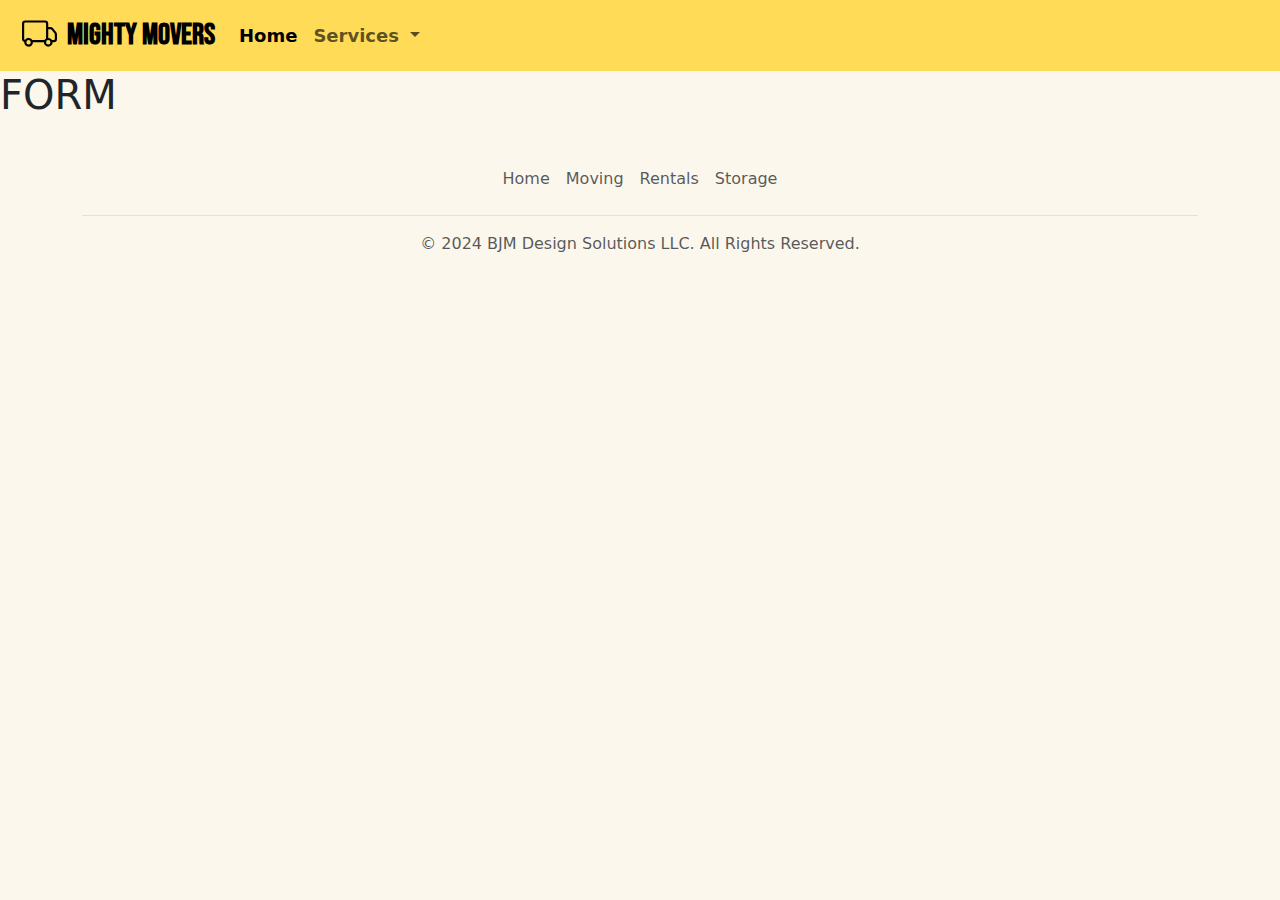
==== form.html @ cd45da1a "created the storage unit service page" ====
<!DOCTYPE html>
<html lang="en">
<head>
    <meta charset="UTF-8">
    <meta name="viewport" content="width=device-width, initial-scale=1.0">
    <title>Mighty Movers</title>
    <link href="https://cdn.jsdelivr.net/npm/bootstrap@5.3.3/dist/css/bootstrap.min.css" rel="stylesheet" integrity="sha384-QWTKZyjpPEjISv5WaRU9OFeRpok6YctnYmDr5pNlyT2bRjXh0JMhjY6hW+ALEwIH" crossorigin="anonymous">
    <link rel="stylesheet" href="style.css">
    <link rel="preconnect" href="https://fonts.googleapis.com">
    <link rel="preconnect" href="https://fonts.gstatic.com" crossorigin>
    <link href="https://fonts.googleapis.com/css2?family=Bebas+Neue&family=PT+Sans:ital,wght@0,400;0,700;1,400;1,700&display=swap" rel="stylesheet">

    <script src="script.js" defer></script>
</head>
<body>
    <section id="NavBar">
        <nav class="navbar navbar-expand-lg nav-edit">
            <div class="container-fluid">
              <a class="navbar-brand company"><img class="truck" src="./assests/truck.svg" alt="">Mighty Movers</a>
              <button class="navbar-toggler" type="button" data-bs-toggle="collapse" data-bs-target="#navbarNavDropdown" aria-controls="navbarNavDropdown" aria-expanded="false" aria-label="Toggle navigation">
                <span class="navbar-toggler-icon"></span>
              </button>
              <div class="collapse navbar-collapse" id="navbarNavDropdown">
                <ul class="navbar-nav">
                  <li class="nav-item nav-item-edit">
                    <a class="nav-link active" aria-current="page" href="index.html">Home</a>
                  </li>
                  <li class="nav-item dropdown">
                    <a class="nav-link dropdown-toggle" href="#" role="button" data-bs-toggle="dropdown" aria-expanded="false">
                      Services
                    </a>
                    <ul class="dropdown-menu">
                      <li><a class="dropdown-item" href="moving.html">Moving</a></li>
                      <li><a class="dropdown-item" href="rentals.html">Rentals</a></li>
                      <li><a class="dropdown-item" href="storage.html">Storage</a></li>
                    </ul>
                  </li>
                </ul>
              </div>
            </div>
          </nav>
    </section>
    <h1>FORM</h1>
    <section id="footer">
      <div class="container">
        <footer class="py-3 my-4">
          <ul class="nav justify-content-center border-bottom pb-3 mb-3">
            <li class="nav-item"><a href="index.html" class="nav-link px-2 text-body-secondary">Home</a></li>
            <li class="nav-item"><a href="moving.html" class="nav-link px-2 text-body-secondary">Moving</a></li>
            <li class="nav-item"><a href="rentals.html" class="nav-link px-2 text-body-secondary">Rentals</a></li>
            <li class="nav-item"><a href="storage.html" class="nav-link px-2 text-body-secondary">Storage</a></li>
          </ul>
          <p class="text-center text-body-secondary">© 2024 BJM Design Solutions LLC. All Rights Reserved.</p>
        </footer>
      </div>
    </section>
    <script src="https://cdn.jsdelivr.net/npm/bootstrap@5.3.3/dist/js/bootstrap.bundle.min.js" integrity="sha384-YvpcrYf0tY3lHB60NNkmXc5s9fDVZLESaAA55NDzOxhy9GkcIdslK1eN7N6jIeHz" crossorigin="anonymous"></script>
</body>
</html>
---- style.css ----
.company{
    font-family: "Bebas Neue", sans-serif;
    font-size: 30px;
}

.truck{
    height: 35px;
    margin: auto 10px;
}

.nav-edit{
    background-color: #ffdb58;
    font-size: 18px;
    font-weight: bold;
}

.nav-item-edit:hover{
    text-decoration: underline;
    text-underline-offset: 0.5rem;
}

.about-img {
    border-radius: 1rem;
}

.about-btn-container{
    display: flex;
    justify-content: center;
    align-items: center;
}

.btn-edit{
    background-color: #05cdff;
    color: black;
    font-size: 18px;
    font-weight: bold;
    padding: 10px 20px;
    margin: 10px;
    border-radius: 10px;
}

.btn-edit:hover{
    background-color: #7decf4;
    color:#000;
}

body{
    background-color: #fcf7ec;
}

.p-edit{
    font-weight: 400;
}

.container-edit{
    margin-top: 8rem;
    display: flex;
    justify-content: center;
}

.title-edit{
    font-weight: bolder;
}

.about-header{
    display:flex;
    justify-content: center;
    height: 5vh;
}
.card-edit{
    padding-top : 2rem;
    margin-top: 0;
}
.card-edit:hover{
    box-shadow: 0 0 10px 0 rgba(0, 0, 0, 0.2);
}

.icon-edit{
    height: 60px;
    width: 60px;
    border-radius: 2rem;
    background-color: #d5d5d4;
}

#move-info{
    margin-top: 2rem;
    margin-bottom: 3rem;
}

.email{
    margin-right: 10px
}
.phone{
    background-color: transparent;
    color: black;
    font-size: 18px;
    font-weight: bold;
    padding: 10px 20px;
    margin: 10px;
    border-radius: 10px;
    border: none;
}

.phone:hover{
    background-color: transparent;
    color:#000;
    cursor: text;
}

.phone:active{
    background-color: transparent;
    color:#000;
    cursor: text;
}

.phone-edit{
    margin-right: 15px;
}

.contact-container{
    background-color: #ffdb58;
}
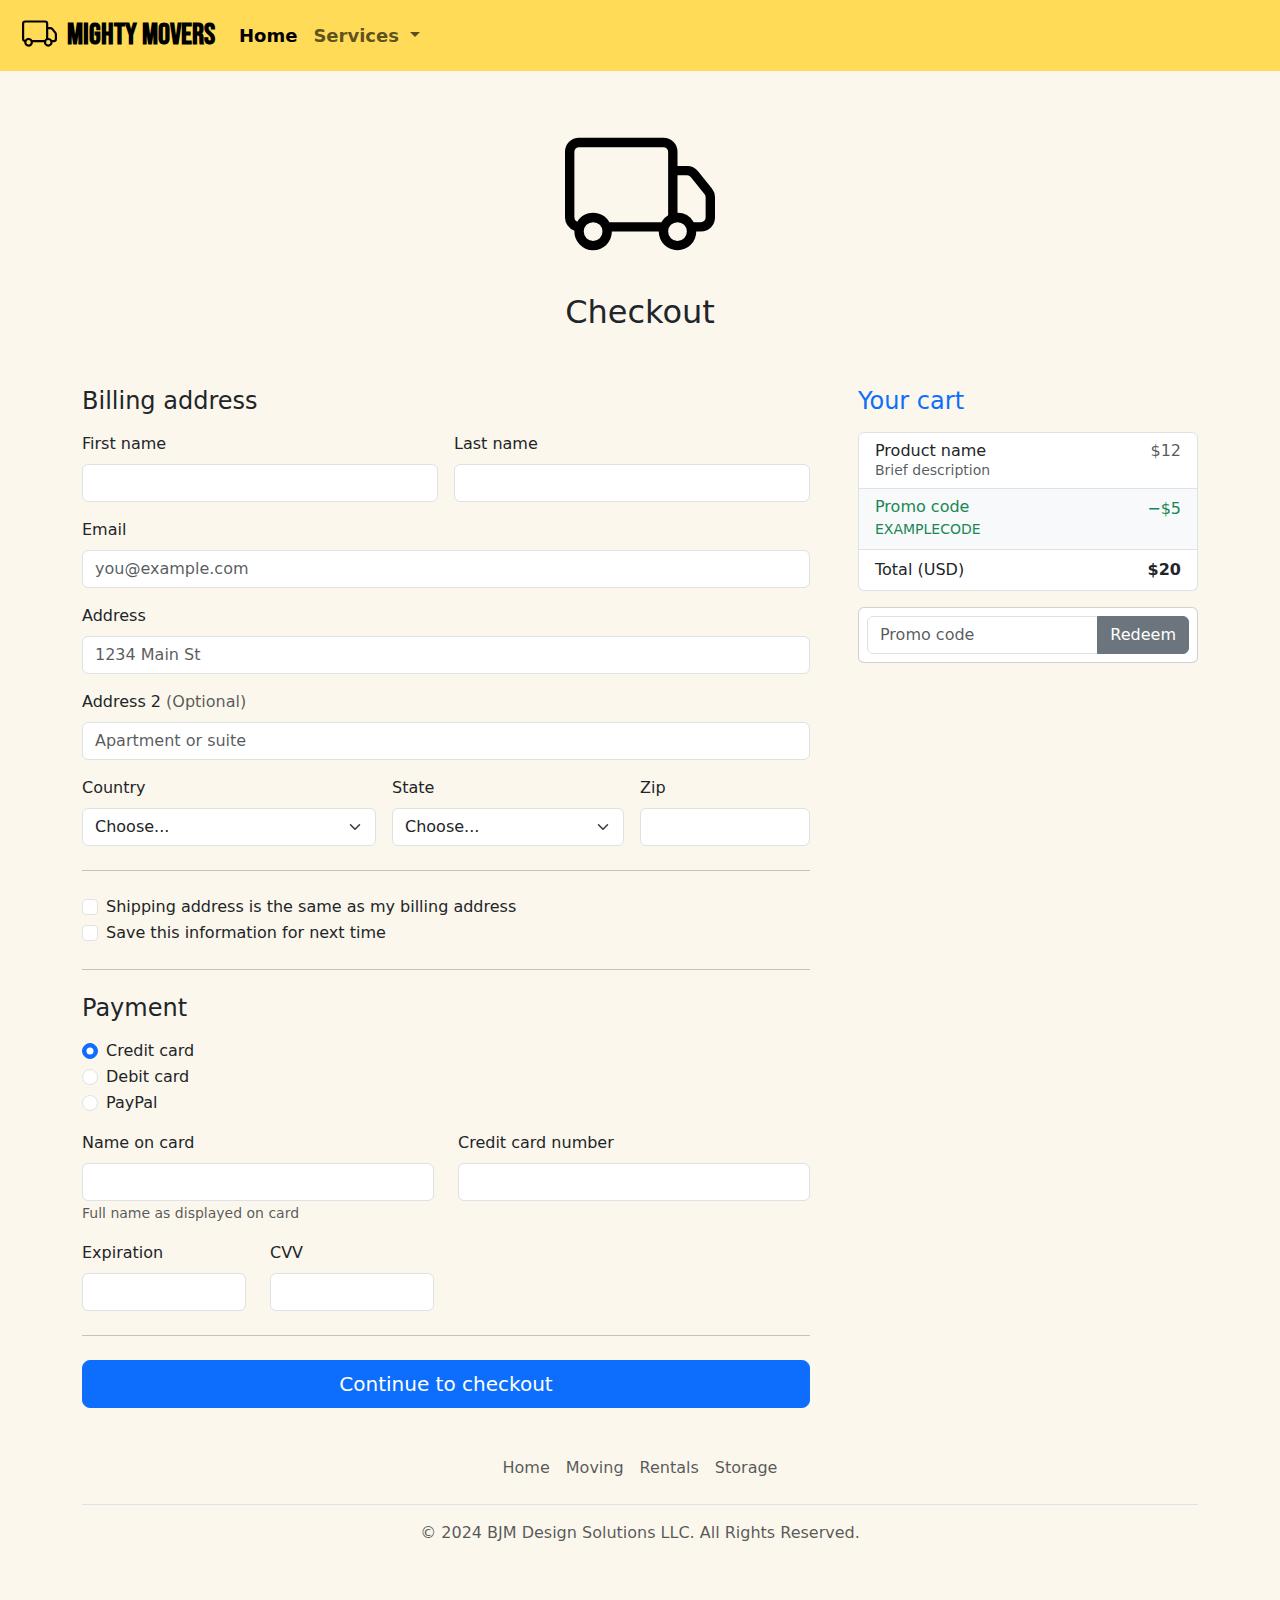
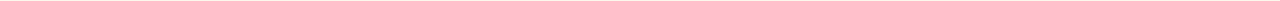
==== commit cbc6e307: "checkout form" ====
--- a/form.html
+++ b/form.html
@@ -40,7 +40,245 @@
             </div>
           </nav>
     </section>
-    <h1>FORM</h1>
+    <div class="container">
+        <main>
+          <div class="py-5 text-center">
+            <img class="d-block mx-auto mb-4" src="assests/truck.svg" alt="" width="150" height="150">
+            <h2>Checkout</h2>
+          </div>
+      
+          <div class="row g-5">
+            <div class="col-md-5 col-lg-4 order-md-last">
+              <h4 class="d-flex justify-content-between align-items-center mb-3">
+                <span class="text-primary">Your cart</span>
+              </h4>
+              <ul class="list-group mb-3">
+                <li class="list-group-item d-flex justify-content-between lh-sm">
+                  <div>
+                    <h6 class="my-0">Product name</h6>
+                    <small class="text-body-secondary">Brief description</small>
+                  </div>
+                  <span class="text-body-secondary">$12</span>
+                </li>
+               
+                </li>
+                <li class="list-group-item d-flex justify-content-between bg-body-tertiary">
+                  <div class="text-success">
+                    <h6 class="my-0">Promo code</h6>
+                    <small>EXAMPLECODE</small>
+                  </div>
+                  <span class="text-success">−$5</span>
+                </li>
+                <li class="list-group-item d-flex justify-content-between">
+                  <span>Total (USD)</span>
+                  <strong>$20</strong>
+                </li>
+              </ul>
+      
+              <form class="card p-2">
+                <div class="input-group">
+                  <input type="text" class="form-control" placeholder="Promo code">
+                  <button type="submit" class="btn btn-secondary">Redeem</button>
+                </div>
+              </form>
+            </div>
+            <div class="col-md-7 col-lg-8">
+              <h4 class="mb-3">Billing address</h4>
+              <form class="needs-validation" novalidate="">
+                <div class="row g-3">
+                  <div class="col-sm-6">
+                    <label for="firstName" class="form-label">First name</label>
+                    <input type="text" class="form-control" id="firstName" placeholder="" value="" required="">
+                    <div class="invalid-feedback">
+                      Valid first name is required.
+                    </div>
+                  </div>
+      
+                  <div class="col-sm-6">
+                    <label for="lastName" class="form-label">Last name</label>
+                    <input type="text" class="form-control" id="lastName" placeholder="" value="" required="">
+                    <div class="invalid-feedback">
+                      Valid last name is required.
+                    </div>
+                  </div>
+      
+                  <div class="col-12">
+                    <label for="email" class="form-label">Email <span class="text-body-secondary"></span></label>
+                    <input type="email" class="form-control" id="email" placeholder="you@example.com">
+                    <div class="invalid-feedback">
+                      Please enter a valid email address for shipping updates.
+                    </div>
+                  </div>
+      
+                  <div class="col-12">
+                    <label for="address" class="form-label">Address</label>
+                    <input type="text" class="form-control" id="address" placeholder="1234 Main St" required="">
+                    <div class="invalid-feedback">
+                      Please enter your shipping address.
+                    </div>
+                  </div>
+      
+                  <div class="col-12">
+                    <label for="address2" class="form-label">Address 2 <span class="text-body-secondary">(Optional)</span></label>
+                    <input type="text" class="form-control" id="address2" placeholder="Apartment or suite">
+                  </div>
+      
+                  <div class="col-md-5">
+                    <label for="country" class="form-label">Country</label>
+                    <select class="form-select" id="country" required="">
+                      <option value="">Choose...</option>
+                      <option>United States</option>
+                    </select>
+                    <div class="invalid-feedback">
+                      Please select a valid country.
+                    </div>
+                  </div>
+      
+                  <div class="col-md-4">
+                    <label for="state" class="form-label">State</label>
+                    <select class="form-select" id="state" required="">
+                      <option value="">Choose...</option>
+                      <option>Alabama (AL)</option>
+                      <option>Alaska (AK)</option>
+                      <option>Arizona (AZ)</option>
+                      <option>Arkansas (AR)</option>
+                      <option>California (CA)</option>
+                      <option>Colorado (CO)</option>
+                      <option>Connecticut (CT)</option>
+                      <option>Delaware (DE)</option>
+                      <option>Florida (FL)</option>
+                      <option>Georgia (GA)</option>
+                      <option>Hawaii (HI)</option>
+                      <option>Idaho (ID)</option>
+                      <option>Illinois (IL)</option>
+                      <option>Indiana (IN)</option>
+                      <option>Iowa (IA)</option>
+                      <option>Kansas (KS)</option>
+                      <option>Kentucky (KY)</option>
+                      <option>Louisiana (LA)</option>
+                      <option>Maine (ME)</option>
+                      <option>Maryland (MD)</option>
+                      <option>Massachusetts (MA)</option>
+                      <option>Michigan (MI)</option>
+                      <option>Minnesota (MN)</option>
+                      <option>Mississippi (MS)</option>
+                      <option>Missouri (MO)</option>
+                      <option>Montana (MT)</option>
+                      <option>Nebraska (NE)</option>
+                      <option>Nevada (NV)</option>
+                      <option>New Hampshire (NH)</option>
+                      <option>New Jersey (NJ)</option>
+                      <option>New Mexico (NM)</option>
+                      <option>New York (NY)</option>
+                      <option>North Carolina (NC)</option>
+                      <option>North Dakota (ND)</option>
+                      <option>Ohio (OH)</option>
+                      <option>Oklahoma (OK)</option>
+                      <option>Oregon (OR)</option>
+                      <option>Pennsylvania (PA)</option>
+                      <option>Rhode Island (RI)</option>
+                      <option>South Carolina (SC)</option>
+                      <option>South Dakota (SD)</option>
+                      <option>Tennessee (TN)</option>
+                      <option>Texas (TX)</option>
+                      <option>Utah (UT)</option>
+                      <option>Vermont (VT)</option>
+                      <option>Virginia (VA)</option>
+                      <option>Washington (WA)</option>
+                      <option>West Virginia (WV)</option>
+                      <option>Wisconsin (WI)</option>
+                      <option>Wyoming (WY)</option>
+                    </select>
+                    <div class="invalid-feedback">
+                      Please provide a valid state.
+                    </div>
+                  </div>
+      
+                  <div class="col-md-3">
+                    <label for="zip" class="form-label">Zip</label>
+                    <input type="text" class="form-control" id="zip" placeholder="" required="">
+                    <div class="invalid-feedback">
+                      Zip code required.
+                    </div>
+                  </div>
+                </div>
+      
+                <hr class="my-4">
+      
+                <div class="form-check">
+                  <input type="checkbox" class="form-check-input" id="same-address">
+                  <label class="form-check-label" for="same-address">Shipping address is the same as my billing address</label>
+                </div>
+      
+                <div class="form-check">
+                  <input type="checkbox" class="form-check-input" id="save-info">
+                  <label class="form-check-label" for="save-info">Save this information for next time</label>
+                </div>
+      
+                <hr class="my-4">
+      
+                <h4 class="mb-3">Payment</h4>
+      
+                <div class="my-3">
+                  <div class="form-check">
+                    <input id="credit" name="paymentMethod" type="radio" class="form-check-input" checked="" required="">
+                    <label class="form-check-label" for="credit">Credit card</label>
+                  </div>
+                  <div class="form-check">
+                    <input id="debit" name="paymentMethod" type="radio" class="form-check-input" required="">
+                    <label class="form-check-label" for="debit">Debit card</label>
+                  </div>
+                  <div class="form-check">
+                    <input id="paypal" name="paymentMethod" type="radio" class="form-check-input" required="">
+                    <label class="form-check-label" for="paypal">PayPal</label>
+                  </div>
+                </div>
+      
+                <div class="row gy-3">
+                  <div class="col-md-6">
+                    <label for="cc-name" class="form-label">Name on card</label>
+                    <input type="text" class="form-control" id="cc-name" placeholder="" required="">
+                    <small class="text-body-secondary">Full name as displayed on card</small>
+                    <div class="invalid-feedback">
+                      Name on card is required
+                    </div>
+                  </div>
+      
+                  <div class="col-md-6">
+                    <label for="cc-number" class="form-label">Credit card number</label>
+                    <input type="text" class="form-control" id="cc-number" placeholder="" required="">
+                    <div class="invalid-feedback">
+                      Credit card number is required
+                    </div>
+                  </div>
+      
+                  <div class="col-md-3">
+                    <label for="cc-expiration" class="form-label">Expiration</label>
+                    <input type="text" class="form-control" id="cc-expiration" placeholder="" required="">
+                    <div class="invalid-feedback">
+                      Expiration date required
+                    </div>
+                  </div>
+      
+                  <div class="col-md-3">
+                    <label for="cc-cvv" class="form-label">CVV</label>
+                    <input type="text" class="form-control" id="cc-cvv" placeholder="" required="">
+                    <div class="invalid-feedback">
+                      Security code required
+                    </div>
+                  </div>
+                </div>
+      
+                <hr class="my-4">
+      
+                <button class="w-100 btn btn-primary btn-lg" type="submit">Continue to checkout</button>
+              </form>
+            </div>
+          </div>
+        </main>
+      
+       
+      </div>
     <section id="footer">
       <div class="container">
         <footer class="py-3 my-4">
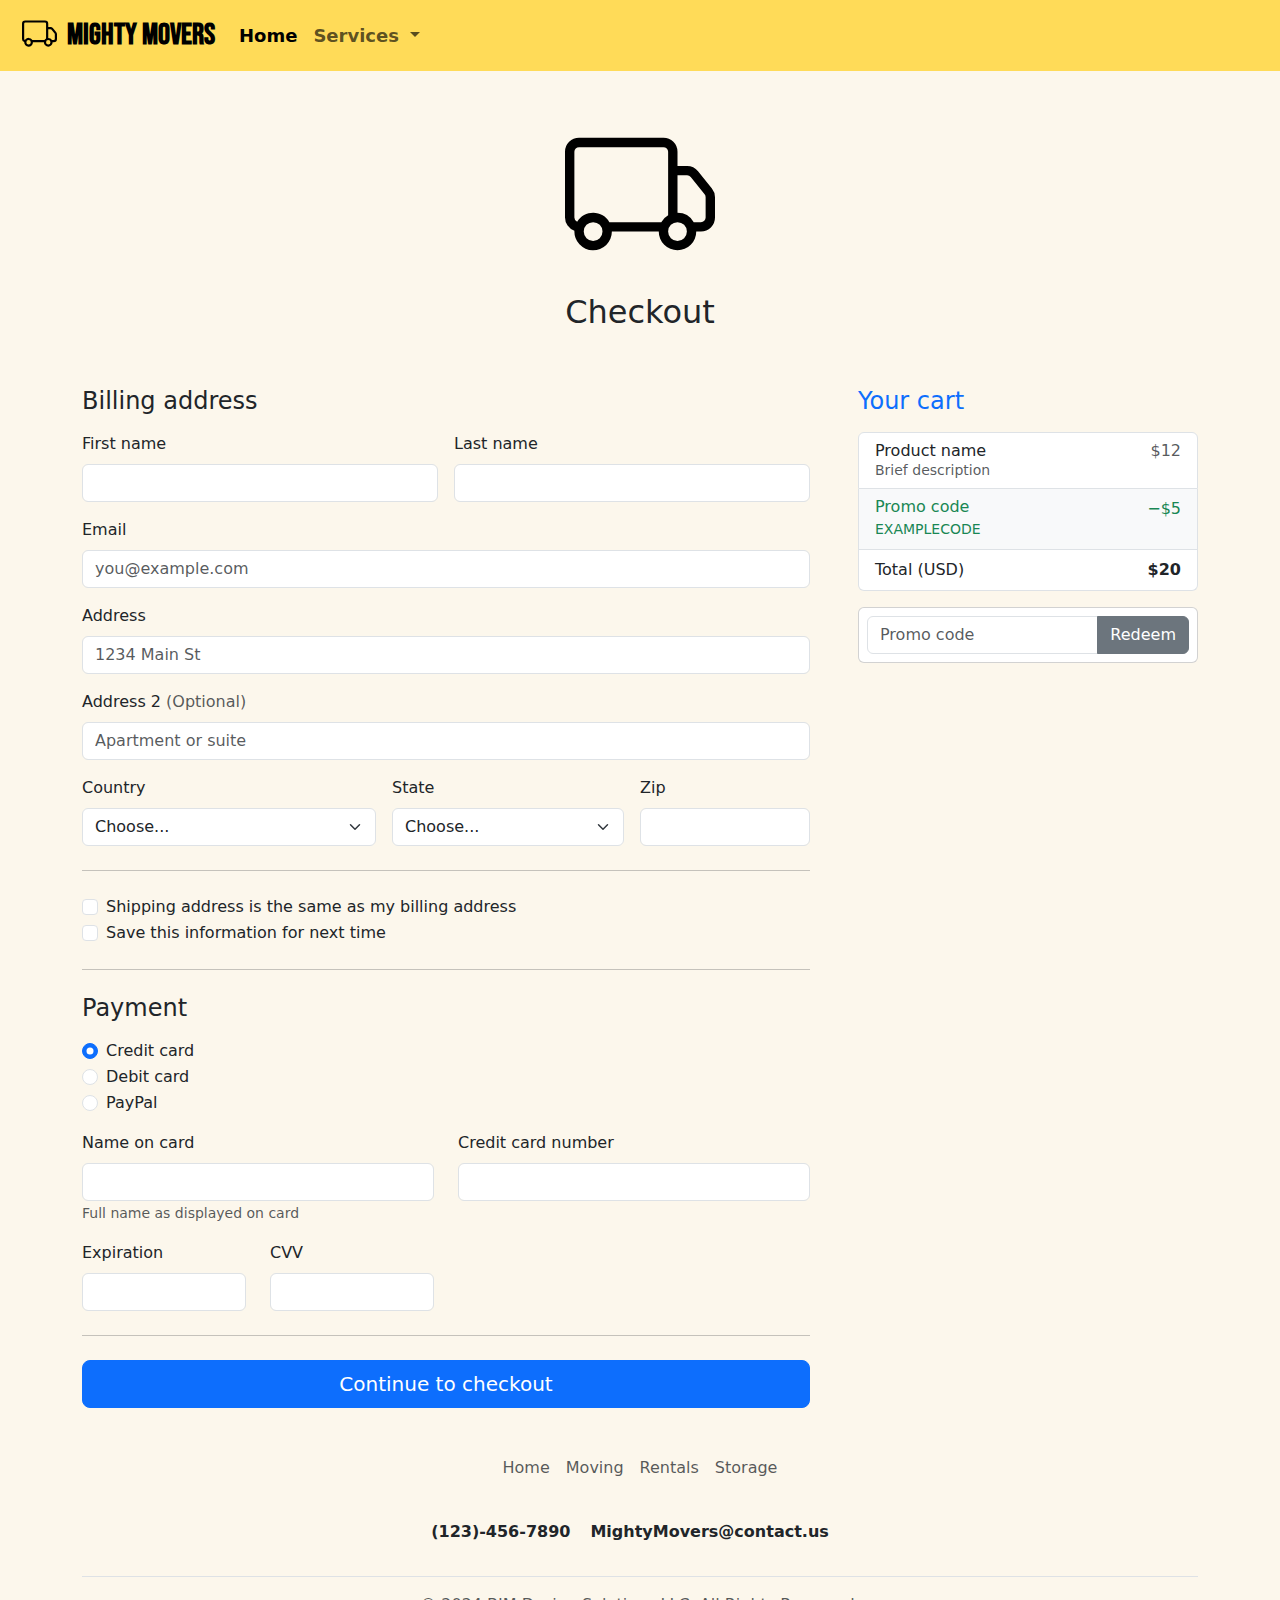
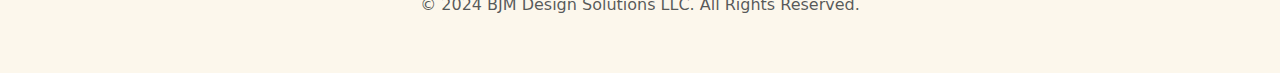
==== commit c7f74002: "create rentals page" ====
--- a/form.html
+++ b/form.html
@@ -276,22 +276,24 @@
             </div>
           </div>
         </main>
-      
-       
       </div>
-    <section id="footer">
-      <div class="container">
-        <footer class="py-3 my-4">
-          <ul class="nav justify-content-center border-bottom pb-3 mb-3">
-            <li class="nav-item"><a href="index.html" class="nav-link px-2 text-body-secondary">Home</a></li>
-            <li class="nav-item"><a href="moving.html" class="nav-link px-2 text-body-secondary">Moving</a></li>
-            <li class="nav-item"><a href="rentals.html" class="nav-link px-2 text-body-secondary">Rentals</a></li>
-            <li class="nav-item"><a href="storage.html" class="nav-link px-2 text-body-secondary">Storage</a></li>
-          </ul>
-          <p class="text-center text-body-secondary">© 2024 BJM Design Solutions LLC. All Rights Reserved.</p>
-        </footer>
-      </div>
-    </section>
+      <section id="footer">
+        <div class="container">
+          <footer class="py-3 my-4">
+            <ul class="nav justify-content-center pb-3 mb-3">
+              <li class="nav-item"><a href="index.html" class="nav-link px-2 text-body-secondary">Home</a></li>
+              <li class="nav-item"><a href="moving.html" class="nav-link px-2 text-body-secondary">Moving</a></li>
+              <li class="nav-item"><a href="rentals.html" class="nav-link px-2 text-body-secondary">Rentals</a></li>
+              <li class="nav-item"><a href="storage.html" class="nav-link px-2 text-body-secondary">Storage</a></li>
+            </ul>
+            <ul class="nav justify-content-center border-bottom pb-3 mb-3">
+              <li class="nav-item list-edit"><p>(123)-456-7890</p></li>
+              <li class="nav-item list-edit"><p>MightyMovers@contact.us</p></li>
+            </ul>
+            <p class="text-center text-body-secondary">© 2024 BJM Design Solutions LLC. All Rights Reserved.</p>
+          </footer>
+        </div>
+      </section>
     <script src="https://cdn.jsdelivr.net/npm/bootstrap@5.3.3/dist/js/bootstrap.bundle.min.js" integrity="sha384-YvpcrYf0tY3lHB60NNkmXc5s9fDVZLESaAA55NDzOxhy9GkcIdslK1eN7N6jIeHz" crossorigin="anonymous"></script>
 </body>
 </html>--- a/style.css
+++ b/style.css
@@ -119,4 +119,18 @@
 
 .contact-container{
     background-color: #ffdb58;
+}
+
+.rental{
+    margin-bottom: 3rem
+}
+
+.trucks-edit{
+    border-radius: 1rem;
+    margin-bottom: 2rem;
+}
+
+.list-edit{
+    margin-right: 20px;
+    font-weight: bold;
 }